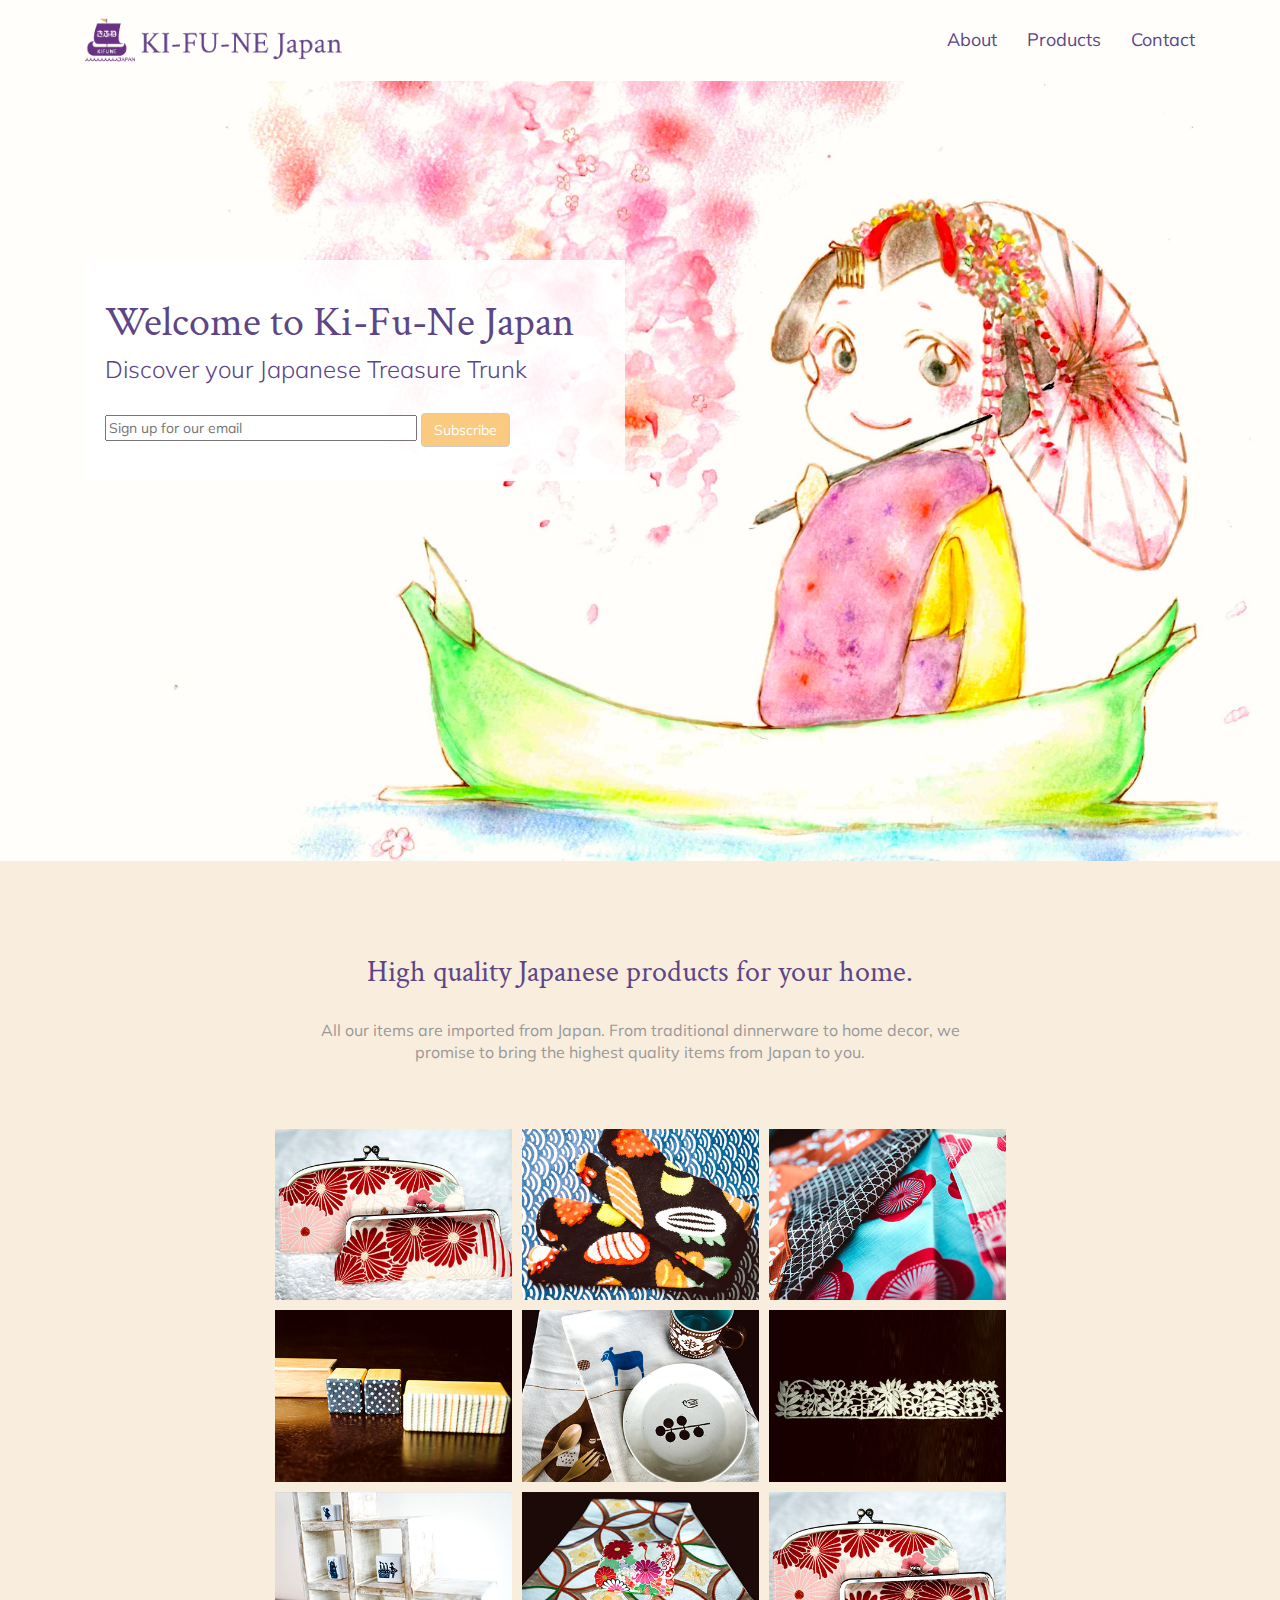
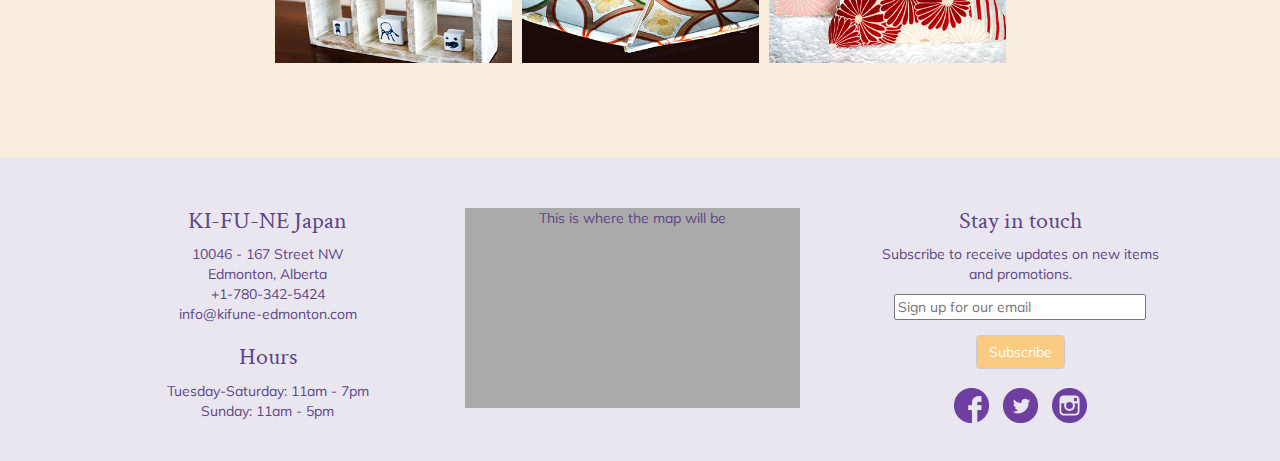
==== index.html @ e4f7065b "Uploaded new website v0.1" ====
<html>
<head>
	<title></title>
	<link rel="stylesheet" href="https://maxcdn.bootstrapcdn.com/bootstrap/3.3.7/css/bootstrap.min.css" integrity="sha384-BVYiiSIFeK1dGmJRAkycuHAHRg32OmUcww7on3RYdg4Va+PmSTsz/K68vbdEjh4u" crossorigin="anonymous">

	<link rel="stylesheet" type="text/css" href="css/style.css">

	<link href="https://fonts.googleapis.com/css?family=Crimson+Text:400,600|Muli:200,300,400" rel="stylesheet">

</head>
<body>

	<!--Navigation-->
	<section class="navigation">
		<nav class="navbar navbar-fixed-top" role="navigation">
	        <div class="container">
	            <!-- Brand and toggle get grouped for better mobile display -->
	            <div class="navbar-header">
	                <button type="button" class="navbar-toggle" data-toggle="collapse" data-target="#bs-example-navbar-collapse-1">
	                    <span class="sr-only">Toggle navigation</span>
	                    <span class="icon-bar"></span>
	                    <span class="icon-bar"></span>
	                    <span class="icon-bar"></span>
	                </button>
	                <a class="navbar-brand" href="#">
	                    <img src="img\logo-wordmark-vector-60px.png" alt="">
	                </a>
	            </div>
	            <!-- Collect the nav links, forms, and other content for toggling -->
	            <div class="collapse navbar-collapse navbar-right" id="bs-example-navbar-collapse-1">
	                <ul class="nav navbar-nav">
	                    <li>
	                        <a href="#">About</a>
	                    </li>
	                    <li>
	                        <a href="#products">Products</a>
	                    </li>
	                    <li>
	                        <a href="#contact">Contact</a>
	                    </li>
	                </ul>
	            </div>
	            <!-- /.navbar-collapse -->
	        </div>
        <!-- /.container -->
    	</nav>
	</section>

	<!-- Jumbotron-->
	<section class="jumbo">
		<div class="jumbotron">
			<div class="container">
				<div class="col-md-6 col-sm-12">
					<div class="jumbo-text">
						<h1>Welcome to Ki-Fu-Ne Japan</h1>
						<h2>Discover your Japanese Treasure Trunk</h2>

						<div class="jumbo-email">
							<form method="POST" action="">
								<input type="email" name="email" placeholder="Sign up for our email">
								<button class="btn btn-default" type="submit">Subscribe</button>
							</form>
						</div>
					</div>
				</div>
			</div>

		</div>
	</section>

	<!--Products-->
	<section class="products">
		<div class="container">
			<div class="prod-text">
				<h2>
					High quality Japanese products for your home.
				</h2>
				<p>
					All our items are imported from Japan. From traditional dinnerware to home decor, we promise to bring the highest quality items from Japan to you.
				</p>
			</div>

			<div class="prod-cat no-gutter">
				<div class="col-md-4">
					<img src="img/product-pictures/products1.jpg">
				</div>
				<div class="col-md-4">
					<img src="img/product-pictures/products2.jpg">
				</div>
				<div class="col-md-4">
					<img src="img/product-pictures/products3.jpg">
				</div>
				<div class="col-md-4">
					<img src="img/product-pictures/products4.jpg">
				</div>
				<div class="col-md-4">
					<img src="img/product-pictures/products5.jpg">
				</div>
				<div class="col-md-4">
					<img src="img/product-pictures/products6.jpg">
				</div>
				<div class="col-md-4">
					<img src="img/product-pictures/products7.jpg">
				</div>
				<div class="col-md-4">
					<img src="img/product-pictures/products8.jpg">
				</div>
				<div class="col-md-4">
					<img src="img/product-pictures/products1.jpg">
				</div>
			</div>
		</div>
	</section>

	<!--footer-->
	<section class="footer contact">
		<div class="container">
			<div class="col-md-8">
				<div class="col-md-6">
					<div class="address">
						<h3>
							KI-FU-NE Japan
						</h3>
						<p>
							10046 - 167 Street NW
							<br>
							Edmonton, Alberta
							<br>
							+1-780-342-5424
							<br>
							info@kifune-edmonton.com
						</p>
					</div>

					<div class="hours">
						<h3>
							Hours
						</h3>
						<p>
							Tuesday-Saturday: 11am - 7pm
							<br>
							Sunday: 11am - 5pm
						</p>
					</div>
				</div>
				<div class="col-md-6">
					<div id="map">
						<p>This is where the map will be</p>
					</div>
				</div>
			</div>



			<div class="col-md-4">
				<div class="footer-email">
					<h3>
						Stay in touch
					</h3>
					<p>
						Subscribe to receive updates on new items and promotions.
					</p>
					<div class="subscribe">
						<form method="POST" action="">
							<input type="email" name="email" placeholder="Sign up for our email">
							<button class="btn btn-default" type="submit">Subscribe</button>
						</form>
					</div>
				</div>

				<div class="footer-social">
					<a href="https://www.facebook.com/Kifune-Japan-870722426271786/">
						<img src="img/social-icon/fb.png">
					</a>
					<a href="https://twitter.com/KIFUNEJAPAN">
						<img src="img/social-icon/tw.png">
					</a>
					<a href="#">
						<img src="img/social-icon/in.png">
					</a>
				</div>
			</div>
		</div>

	</section>



<script src="https://ajax.googleapis.com/ajax/libs/jquery/2.2.4/jquery.min.js"></script>
<script src="https://maxcdn.bootstrapcdn.com/bootstrap/3.3.7/js/bootstrap.min.js" integrity="sha384-Tc5IQib027qvyjSMfHjOMaLkfuWVxZxUPnCJA7l2mCWNIpG9mGCD8wGNIcPD7Txa" crossorigin="anonymous"></script>
</body>
</html>
---- css/style.css ----
body {
	background-color: #fffefb;
	font-family: 'Muli', sans-serif;
	color: #5d4687;
	padding-top: 70px;

}

h1, h2, h3, h4, h5, h6 {
	font-family: 'Crimson Text', serif;
}

/*navigation*/

.navbar-fixed-top .nav {
    padding: 15px 0;
}

.navbar-fixed-top .navbar-brand {
    padding: 0 15px;
}

@media(min-width:768px) {
    body {
        padding-top: 80px; /* Required padding for .navbar-fixed-top. Change if height of navigation changes. */
    }

    .navbar-fixed-top .navbar-brand {
        padding: 15px 0;
    }
}

.navigation .navbar {
	margin-bottom: 0px;
}
.navigation img {
	padding-left: 30px;
	height: 50px;

}
.navigation h1 {
	font-family: 'Crimson Text', serif;
}

.navigation .navbar-fixed-top {
    background-color: #fffefb;
    border-color: #fffefb;
}

.navigation a {
	color: #5d4687;
}
.navigation ul {
	font-size: 18px;
}

.navigation .icon-bar {
	background-color: #5d4687;
}

/*jumbotron*/

.jumbo .jumbotron {
	background-image: url("../img/kifune-girl.jpg");
	padding: 0;
	margin-bottom: 0;
	background-size: cover;
	background-position: center right;
}

.jumbo .jumbo-text {
	margin-top: 180px;
	margin-bottom: 380px;
/*	margin-left: 10vw;
	margin-right: 25vw;*/
	padding-top: 20px;
	padding-bottom: 20px;
	padding-left: 20px;
	background: rgba(255,255,255,0.85);
}
.jumbo h1 {
	font-size: 3em;
}

.jumbo h2 {
	font-family: 'Muli', sans-serif;
	font-weight: 300;
	font-size: 24px;
	margin-top: 0px;
}

.jumbo .jumbo-email{
	margin-top: 30px;
}

.jumbo input[type=email] {
	width: 60%;
}

.jumbo .btn {
	background-color: #f9ca80;
	color: white;
}

/*product*/
.products {
	background-color: #f9edde;
}

.products .container {
	padding-top: 75px;
	padding-bottom: 90px;
}

.products .prod-cat {
	width: 65%;
	margin-left: auto;
	margin-right: auto;
}

.products .no-gutter > [class*='col-'] {
	padding-right:0;
    padding-left:0;
}

.products img {
	width: 100%;
	padding: 5px 5px;
}

.products img:hover {
	opacity: 0.6;

}

.products .prod-text {
	width: 80%;
	margin-right: auto;
	margin-bottom: 40px;
	margin-left: auto;
	text-align: center;
}

.products p {
	padding: 20px 10vw;
	color: #999999;
	font-size: 16px;
}

/*footer*/
#map {
	width: 100%;
	height: 200px;
	background-color: #aaa;
	margin-top: 20px;
}

.footer {
	background-color: #e9e6ef;
}
.footer .container {
	padding-top: 30px;
	padding-bottom: 30px;
}
.footer .btn {
	background-color: #f9ca80;
	color: white;
	margin-left: auto;
	margin-right: auto;
}

.footer p, .footer h3 {
	text-align: center;
}

.footer .footer-email {
	width: 80%;
	margin-left: auto;
	margin-right: auto;
}

.footer input[type=email] {
	display: block;
	width: 90%;
	margin-left: auto;
	margin-right: auto;
	margin-bottom: 15px;
}

.footer .subscribe {
	text-align: center;
}

.footer .footer-social {
	text-align: center;
}

.footer .footer-social>a>img {
	height: 35px;
	display: inline-block;
	margin: 5px;

}
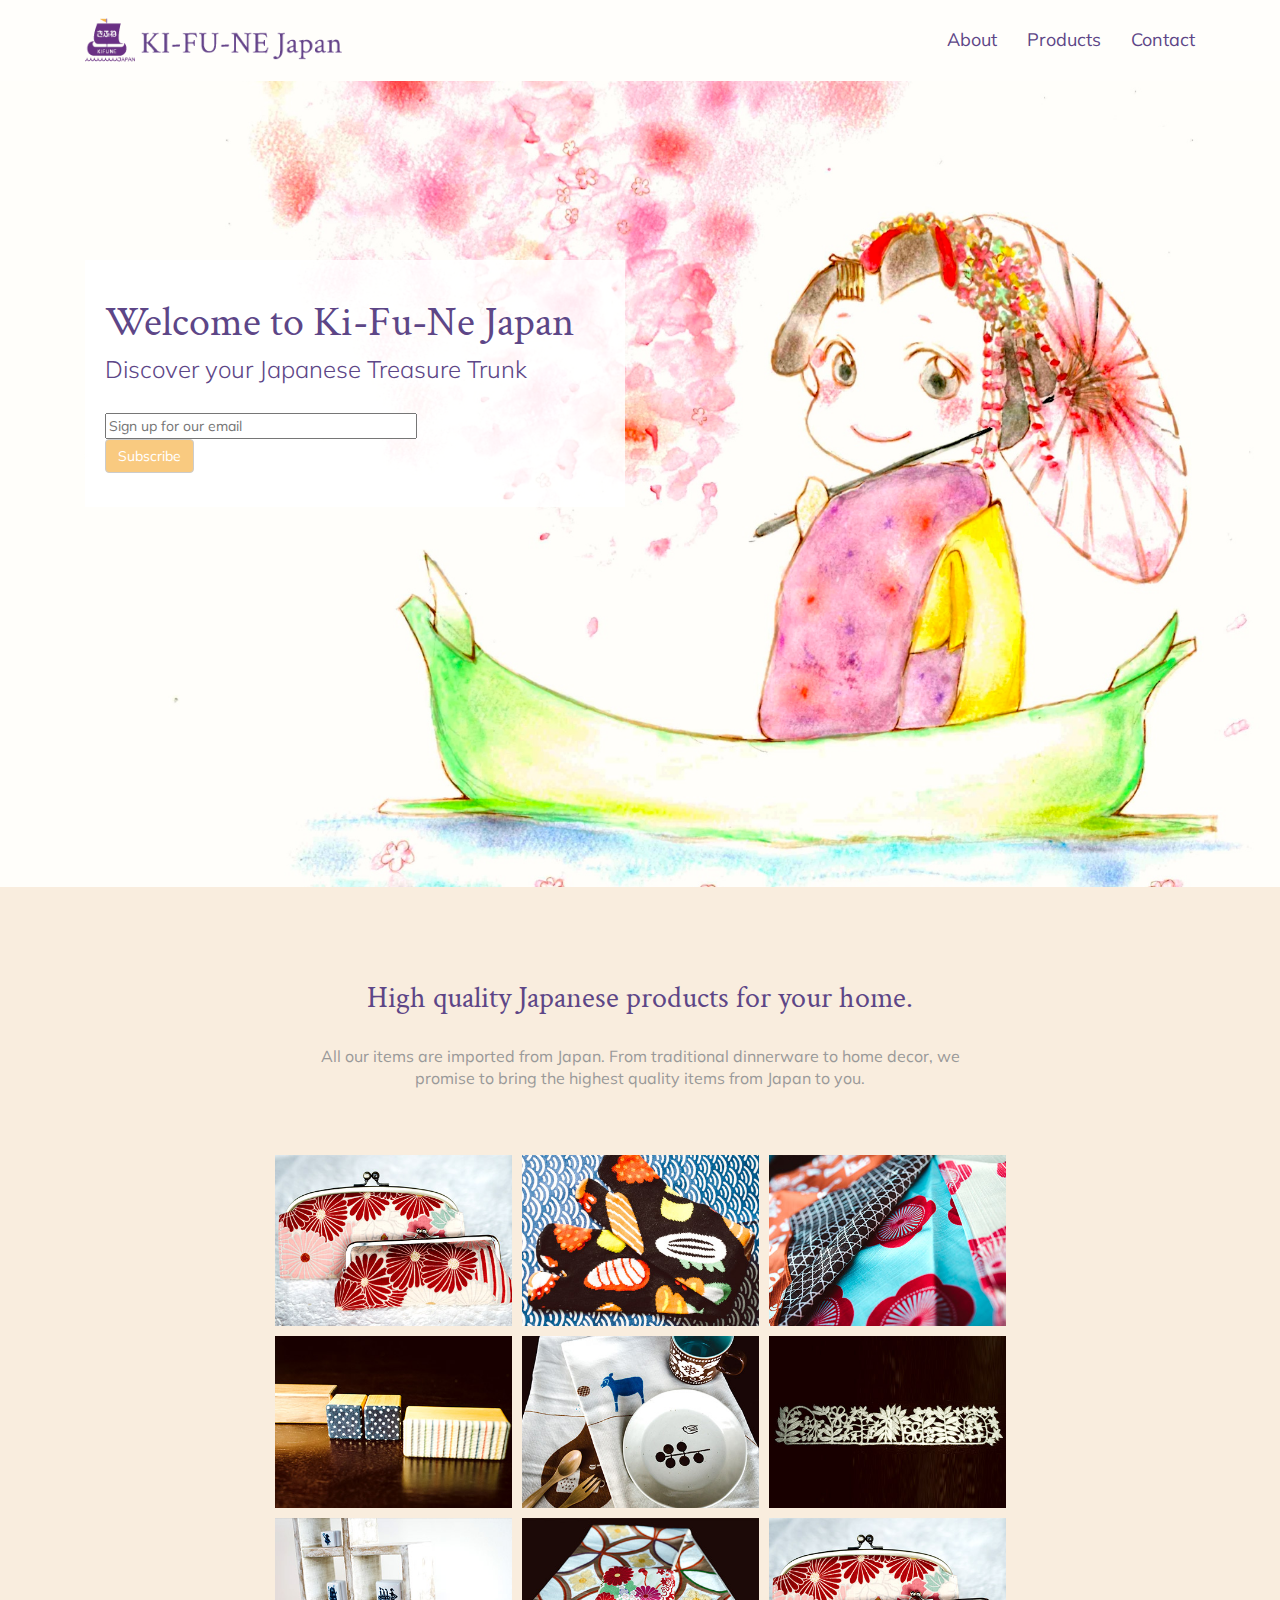
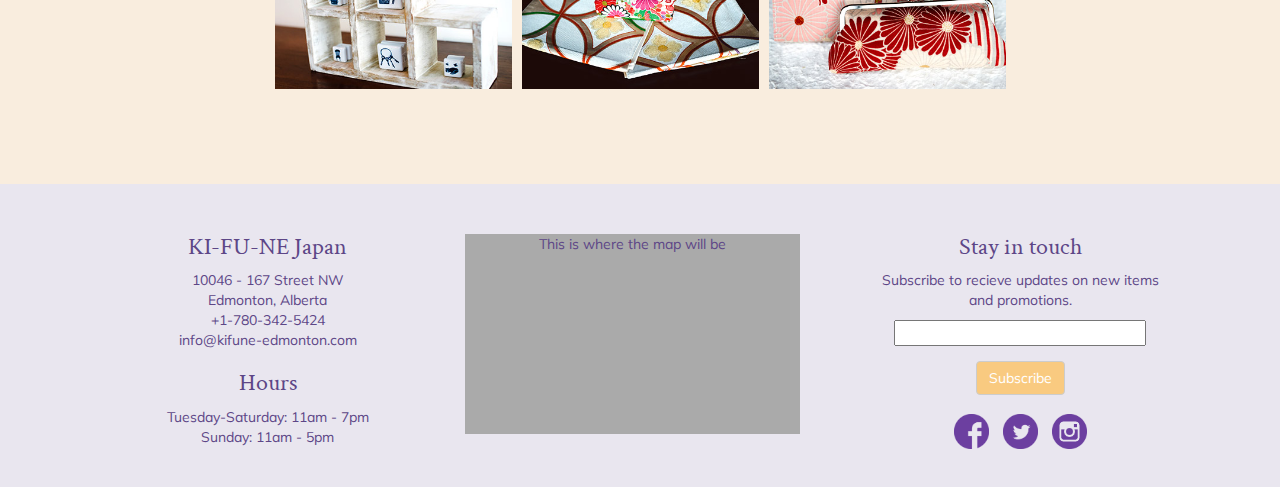
==== commit f3f06cb3: "Commented out .imgWrap Style" ====
--- a/index.html
+++ b/index.html
@@ -56,10 +56,25 @@
 						<h2>Discover your Japanese Treasure Trunk</h2>
 
 						<div class="jumbo-email">
-							<form method="POST" action="">
-								<input type="email" name="email" placeholder="Sign up for our email">
-								<button class="btn btn-default" type="submit">Subscribe</button>
-							</form>
+							<div id="mc_embed_signup">
+								<form action="//kifune-edmonton.us15.list-manage.com/subscribe/post?u=9d4d13e2fc252cb63d4b23015&amp;id=5123e942f6" method="post" id="mc-embedded-subscribe-form" name="mc-embedded-subscribe-form" class="validate" target="_blank" novalidate>
+									<div id="mc_embed_signup_scroll">
+										<div class="mc-field-group">
+											<input type="email" value="" name="EMAIL" class="required email" id="mce-EMAIL" placeholder="Sign up for our email">
+										</div>
+										<div id="mce-responses" class="clear">
+											<div class="response" id="mce-error-response" style="display:none"></div>
+											<div class="response" id="mce-success-response" style="display:none"></div>
+										</div>    
+				    					<div style="position: absolute; left: -5000px;" aria-hidden="true">
+				    						<input type="text" name="b_9d4d13e2fc252cb63d4b23015_5123e942f6" tabindex="-1" value="">
+				    					</div>
+				    					<div>
+				    						<input type="submit" value="Subscribe" name="subscribe" id="mc-embedded-subscribe" class="btn btn-default">
+				    					</div>
+			   					 	</div>
+								</form>
+							</div>
 						</div>
 					</div>
 				</div>
@@ -154,30 +169,44 @@
 
 			<div class="col-md-4">
 				<div class="footer-email">
-					<h3>
-						Stay in touch
-					</h3>
-					<p>
-						Subscribe to receive updates on new items and promotions.
-					</p>
-					<div class="subscribe">
-						<form method="POST" action="">
-							<input type="email" name="email" placeholder="Sign up for our email">
-							<button class="btn btn-default" type="submit">Subscribe</button>
+					<div id="mc_embed_signup">
+						<form action="//kifune-edmonton.us15.list-manage.com/subscribe/post?u=9d4d13e2fc252cb63d4b23015&amp;id=5123e942f6" method="post" id="mc-embedded-subscribe-form" name="mc-embedded-subscribe-form" class="validate" target="_blank" novalidate>
+							<div id="mc_embed_signup_scroll">
+								<h3>
+									Stay in touch
+								</h3>
+								<p>
+									Subscribe to recieve updates on new items and promotions.
+								</p>
+<!-- 								<div class="indicates-required">
+									<span class="asterisk">*</span> indicates required
+								</div> -->
+								<div class="mc-field-group">
+<!-- 									<label for="mce-EMAIL">Email Address  
+										<span class="asterisk">*</span>
+									</label> -->
+									<input type="email" value="" name="EMAIL" class="required email" id="mce-EMAIL">
+								</div>
+								<div id="mce-responses" class="clear">
+									<div class="response" id="mce-error-response" style="display:none"></div>
+									<div class="response" id="mce-success-response" style="display:none"></div>
+								</div>    
+		    					<div style="position: absolute; left: -5000px;" aria-hidden="true">
+		    						<input type="text" name="b_9d4d13e2fc252cb63d4b23015_5123e942f6" tabindex="-1" value="">
+		    					</div>
+		    					<div class="subscribe">
+			    					<div class="clear"><input type="submit" value="Subscribe" name="subscribe" id="mc-embedded-subscribe" class="btn btn-default">
+			    					</div>
+			    				</div>
+	   					 	</div>
 						</form>
 					</div>
 				</div>
 
 				<div class="footer-social">
-					<a href="https://www.facebook.com/Kifune-Japan-870722426271786/">
-						<img src="img/social-icon/fb.png">
-					</a>
-					<a href="https://twitter.com/KIFUNEJAPAN">
-						<img src="img/social-icon/tw.png">
-					</a>
-					<a href="#">
-						<img src="img/social-icon/in.png">
-					</a>
+					<a href="https://www.facebook.com/Kifune-Japan-870722426271786/"><img src="img/social-icon/fb.png"></a>
+					<a href="https://twitter.com/KIFUNEJAPAN"><img src="img/social-icon/tw.png"></a>
+					<a href="#"><img src="img/social-icon/in.png"></a>
 				</div>
 			</div>
 		</div>
--- a/css/style.css
+++ b/css/style.css
@@ -147,6 +147,26 @@
 	font-size: 16px;
 }
 
+	position: relative;
+	height: 200px;
+	width: 257px;
+}
+.imgDescription {
+	position: absolute;
+	top: 0;
+	bottom: 0;
+	left: 0;
+	right: 0;
+	background: rgba(0, 0, 0, 0.4);
+	color: #fff;
+	visibility: hidden;
+	opacity: 0;
+	-webkit-transition: visibility opacity 0.2s;
+}
+.imgWrap:hover .imgDescription {
+	visibility: visible;
+	opacity: 1;
+}
 /*footer*/
 #map {
 	width: 100%;
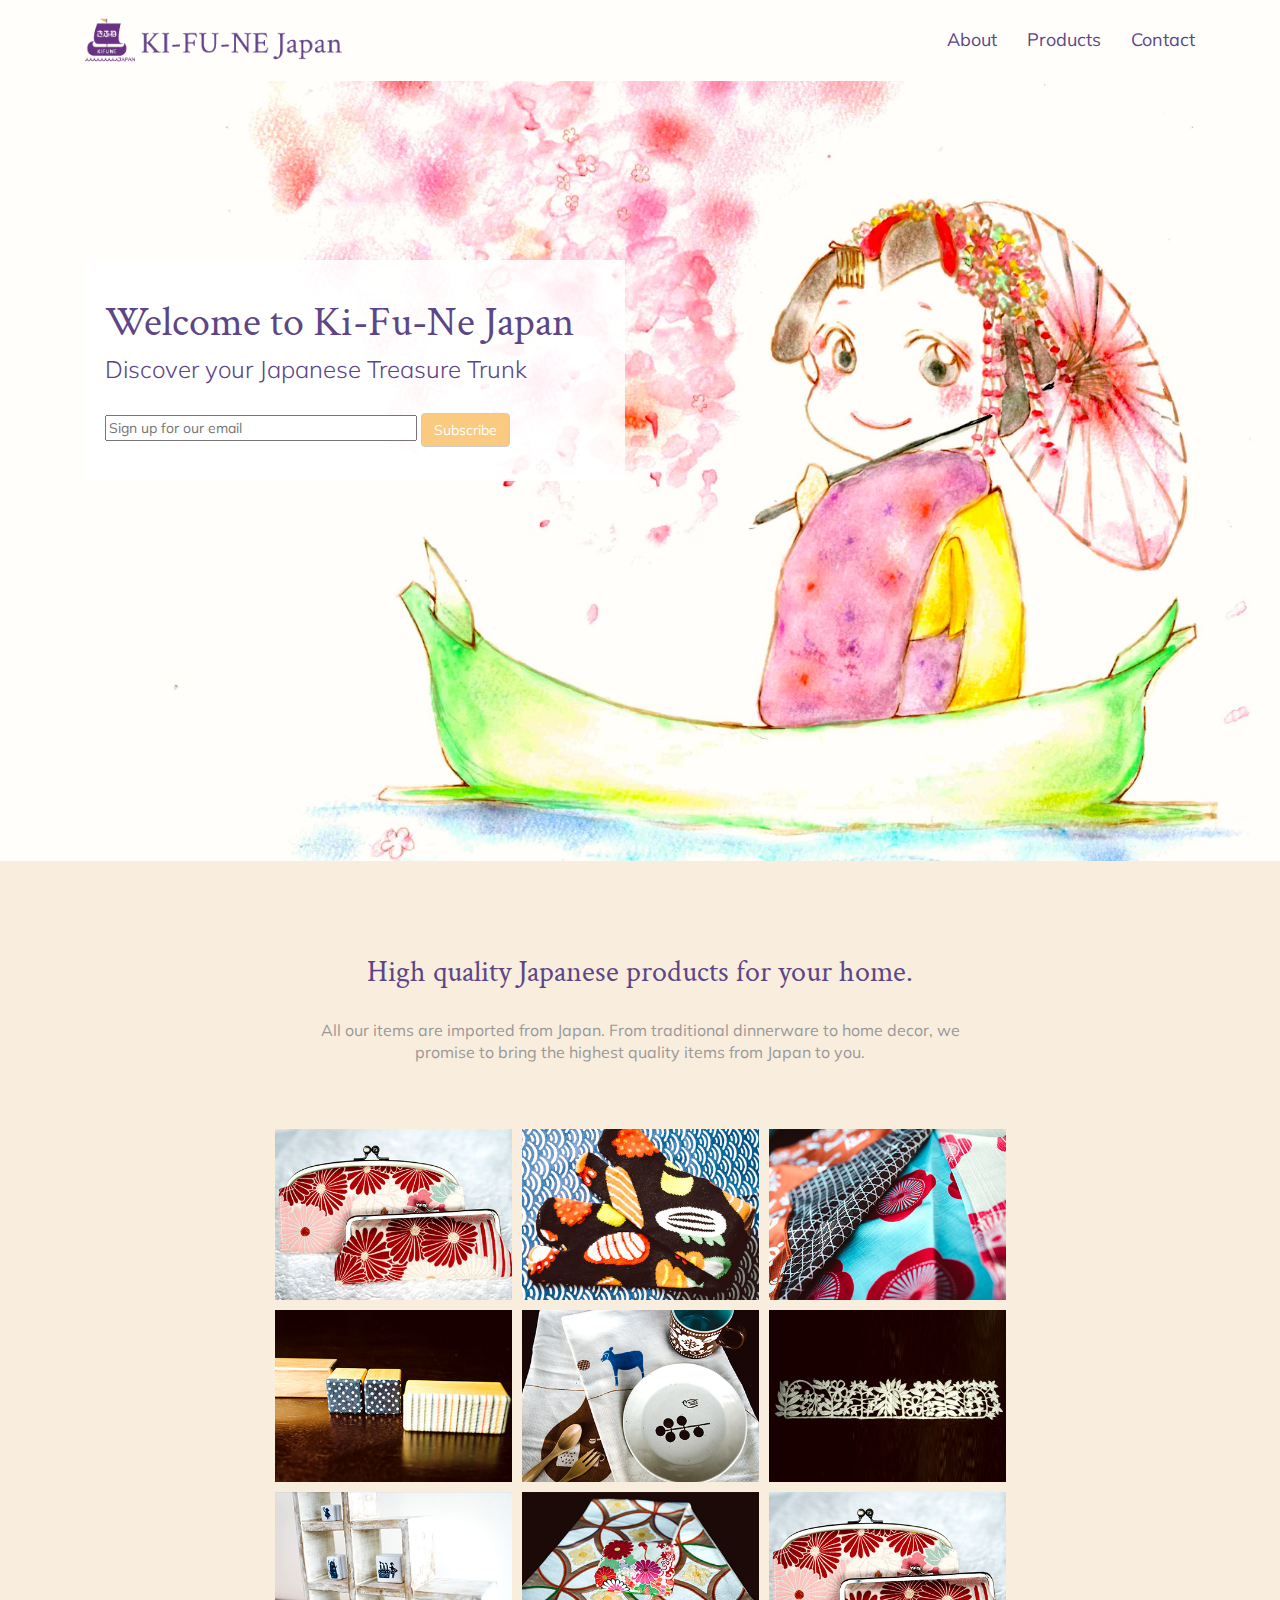
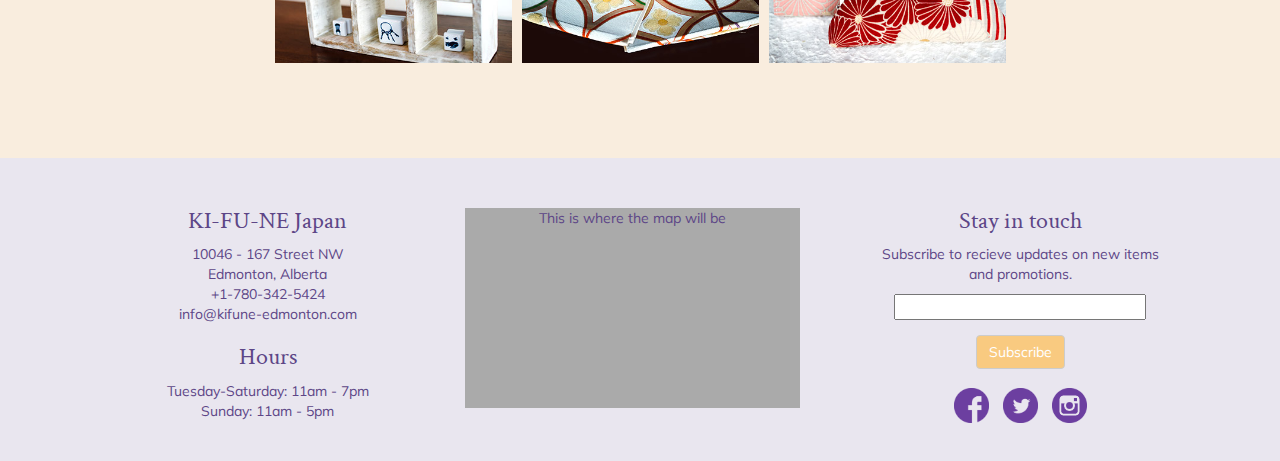
==== commit 1a08167f: "Updated styling of email subcription forms" ====
--- a/index.html
+++ b/index.html
@@ -61,16 +61,13 @@
 									<div id="mc_embed_signup_scroll">
 										<div class="mc-field-group">
 											<input type="email" value="" name="EMAIL" class="required email" id="mce-EMAIL" placeholder="Sign up for our email">
+											<input type="submit" value="Subscribe" name="subscribe" id="mc-embedded-subscribe" class="btn btn-default">
 										</div>
-										<div id="mce-responses" class="clear">
 											<div class="response" id="mce-error-response" style="display:none"></div>
 											<div class="response" id="mce-success-response" style="display:none"></div>
 										</div>    
 				    					<div style="position: absolute; left: -5000px;" aria-hidden="true">
 				    						<input type="text" name="b_9d4d13e2fc252cb63d4b23015_5123e942f6" tabindex="-1" value="">
-				    					</div>
-				    					<div>
-				    						<input type="submit" value="Subscribe" name="subscribe" id="mc-embedded-subscribe" class="btn btn-default">
 				    					</div>
 			   					 	</div>
 								</form>
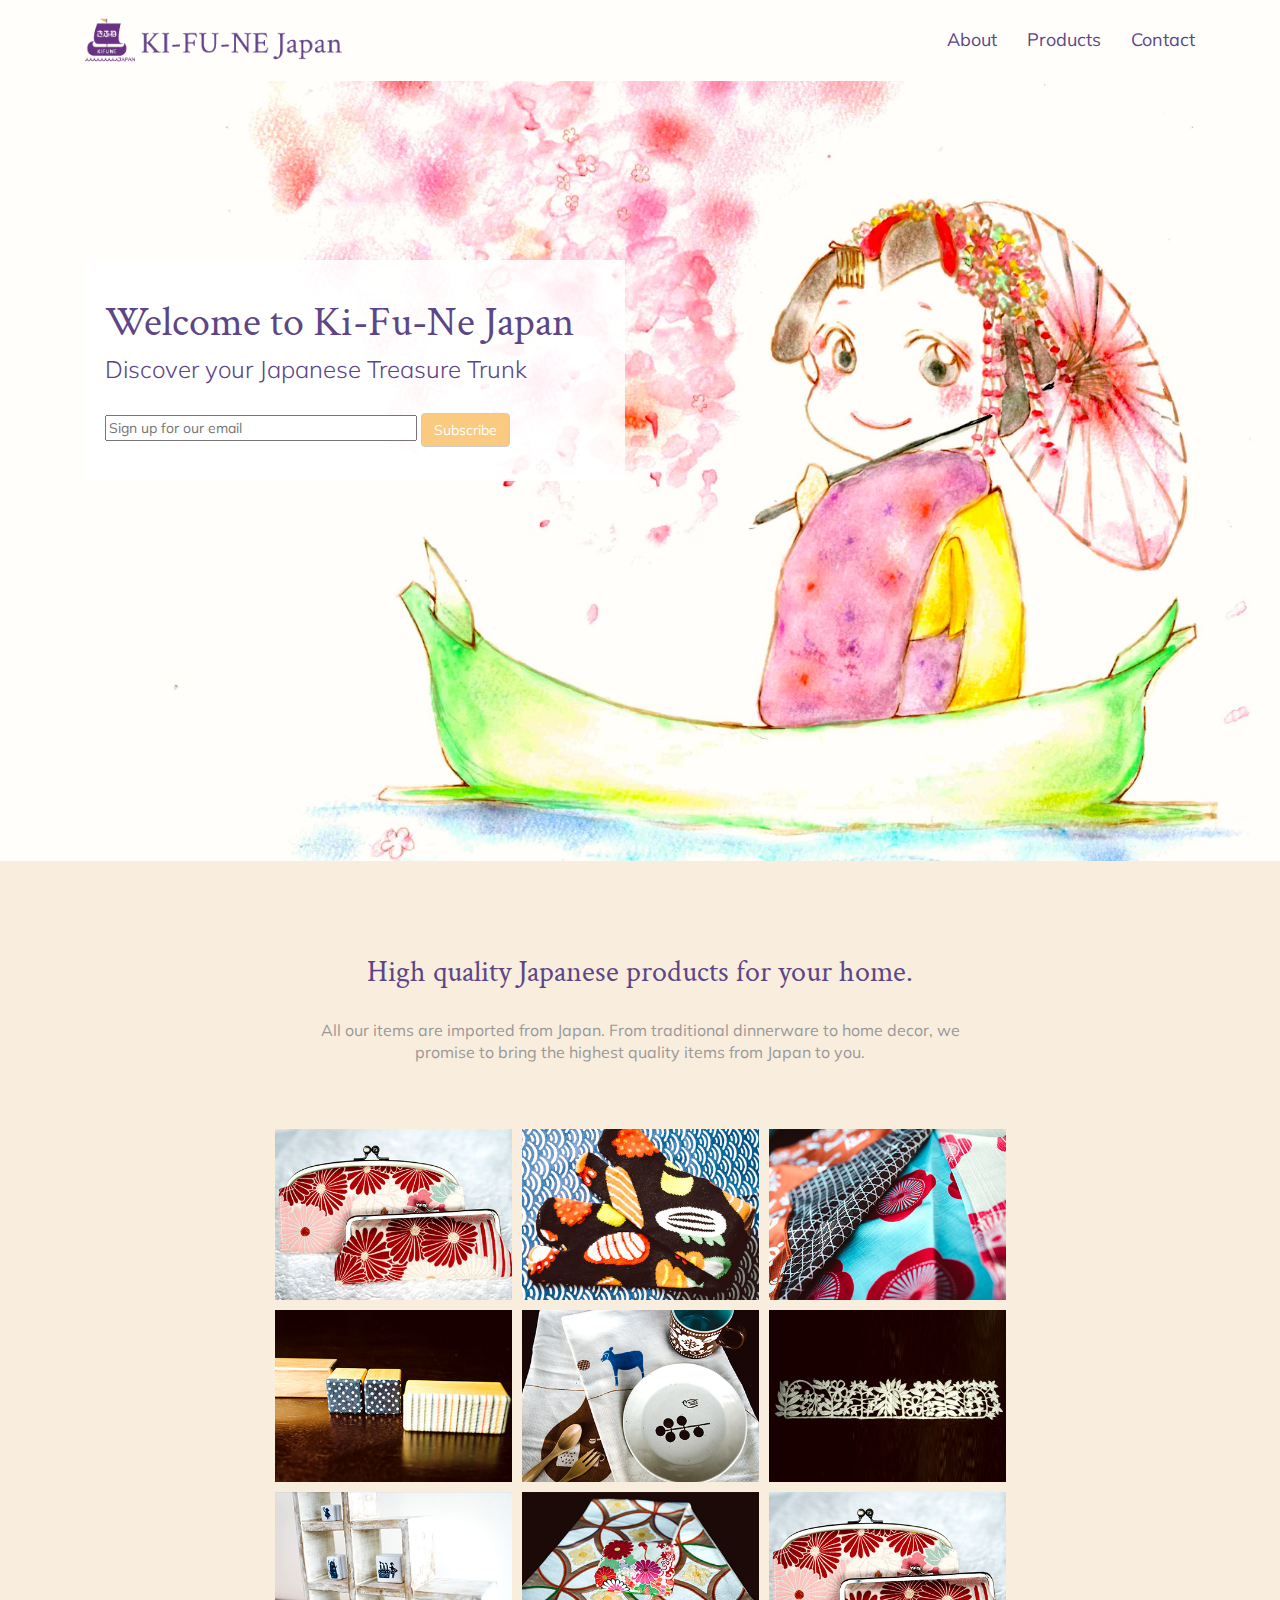
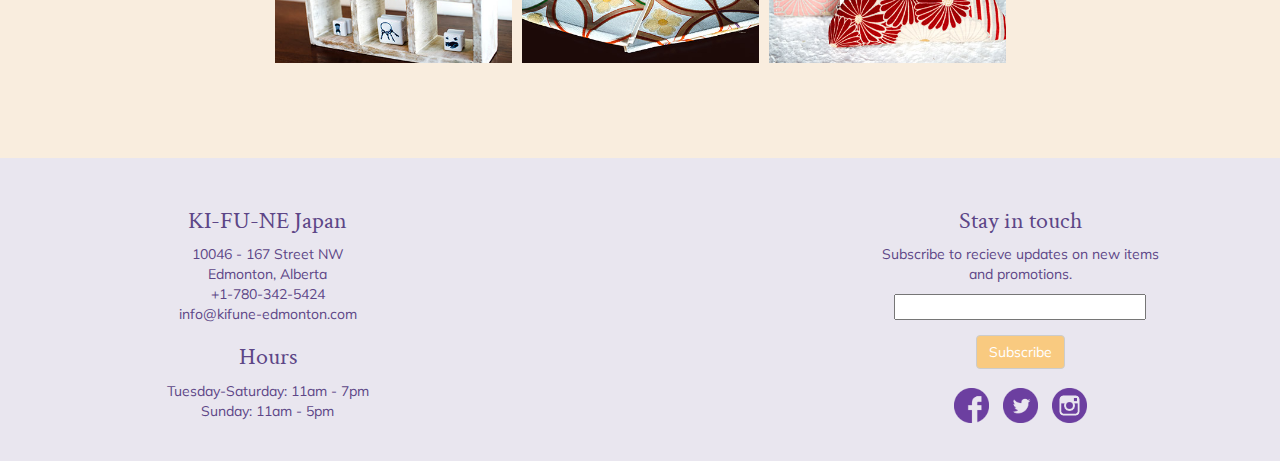
==== commit 17e36ca6: "Added About Page" ====
--- a/index.html
+++ b/index.html
@@ -22,7 +22,7 @@
 	                    <span class="icon-bar"></span>
 	                    <span class="icon-bar"></span>
 	                </button>
-	                <a class="navbar-brand" href="#">
+	                <a class="navbar-brand" href="index.html">
 	                    <img src="img\logo-wordmark-vector-60px.png" alt="">
 	                </a>
 	            </div>
@@ -30,7 +30,7 @@
 	            <div class="collapse navbar-collapse navbar-right" id="bs-example-navbar-collapse-1">
 	                <ul class="nav navbar-nav">
 	                    <li>
-	                        <a href="#">About</a>
+	                        <a href="about.html">About</a>
 	                    </li>
 	                    <li>
 	                        <a href="#products">Products</a>
@@ -42,7 +42,6 @@
 	            </div>
 	            <!-- /.navbar-collapse -->
 	        </div>
-        <!-- /.container -->
     	</nav>
 	</section>
 
@@ -63,6 +62,7 @@
 											<input type="email" value="" name="EMAIL" class="required email" id="mce-EMAIL" placeholder="Sign up for our email">
 											<input type="submit" value="Subscribe" name="subscribe" id="mc-embedded-subscribe" class="btn btn-default">
 										</div>
+										<div id="mce-responses" class"clear">
 											<div class="response" id="mce-error-response" style="display:none"></div>
 											<div class="response" id="mce-success-response" style="display:none"></div>
 										</div>    
@@ -81,7 +81,7 @@
 	</section>
 
 	<!--Products-->
-	<section class="products">
+	<section class="products" id="products">
 		<div class="container">
 			<div class="prod-text">
 				<h2>
@@ -125,7 +125,7 @@
 	</section>
 
 	<!--footer-->
-	<section class="footer contact">
+	<section class="footer contact" id="contact">
 		<div class="container">
 			<div class="col-md-8">
 				<div class="col-md-6">
@@ -157,7 +157,7 @@
 				</div>
 				<div class="col-md-6">
 					<div id="map">
-						<p>This is where the map will be</p>
+						<iframe src="https://www.google.com/maps/embed?pb=!1m18!1m12!1m3!1d2370.963945627477!2d-113.61213668383442!3d53.540557980020054!2m3!1f0!2f0!3f0!3m2!1i1024!2i768!4f13.1!3m3!1m2!1s0x53a02103227402fd%3A0x4eb155d4c3a3ccd6!2sKI-FU-NE+JAPAN+Gift+Shop!5e0!3m2!1sen!2sca!4v1491437382997" frameborder="0" style="border:0" allowfullscreen></iframe>
 					</div>
 				</div>
 			</div>
@@ -175,13 +175,7 @@
 								<p>
 									Subscribe to recieve updates on new items and promotions.
 								</p>
-<!-- 								<div class="indicates-required">
-									<span class="asterisk">*</span> indicates required
-								</div> -->
 								<div class="mc-field-group">
-<!-- 									<label for="mce-EMAIL">Email Address  
-										<span class="asterisk">*</span>
-									</label> -->
 									<input type="email" value="" name="EMAIL" class="required email" id="mce-EMAIL">
 								</div>
 								<div id="mce-responses" class="clear">
@@ -207,7 +201,6 @@
 				</div>
 			</div>
 		</div>
-
 	</section>
 
 
--- a/css/style.css
+++ b/css/style.css
@@ -147,6 +147,7 @@
 	font-size: 16px;
 }
 
+/*.imgWrap {
 	position: relative;
 	height: 200px;
 	width: 257px;
@@ -167,12 +168,12 @@
 	visibility: visible;
 	opacity: 1;
 }
+*/
 /*footer*/
-#map {
+#map>iframe {
 	width: 100%;
-	height: 200px;
-	background-color: #aaa;
-	margin-top: 20px;
+	height: 220px;
+
 }
 
 .footer {
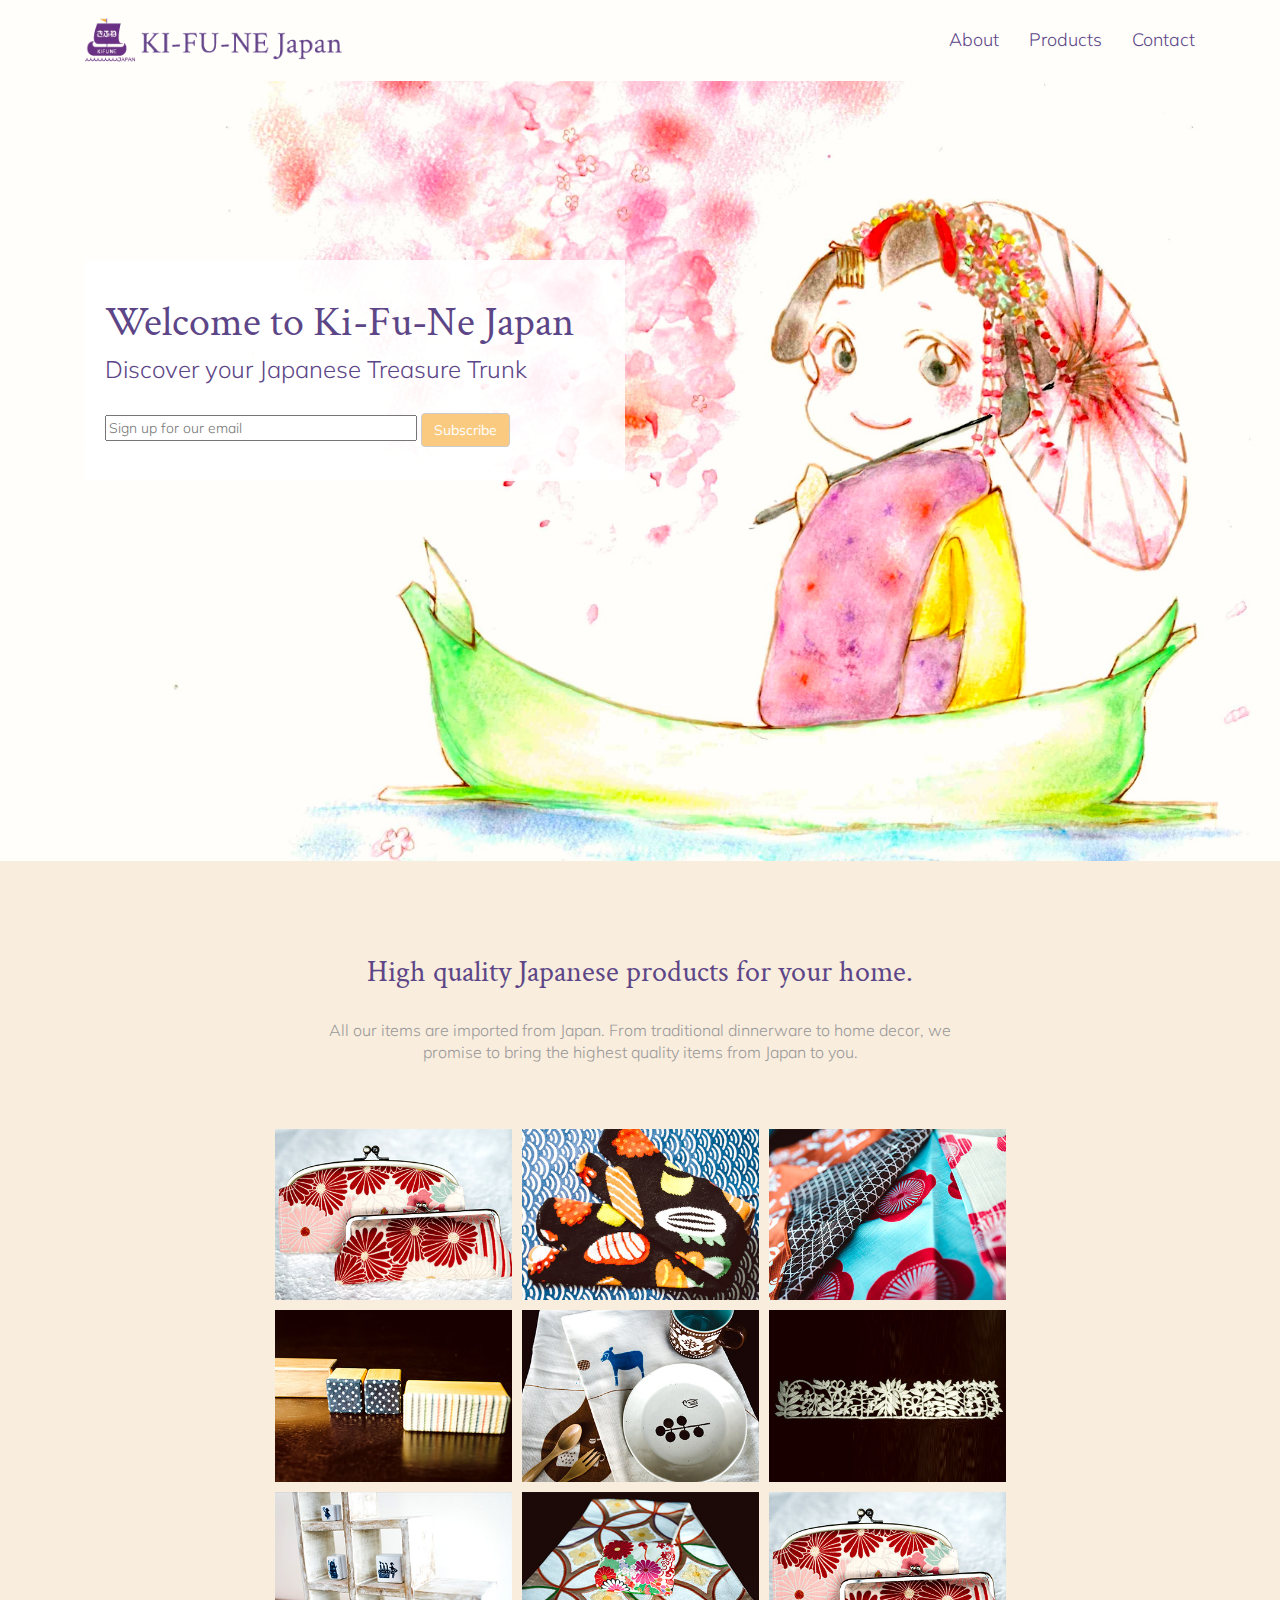
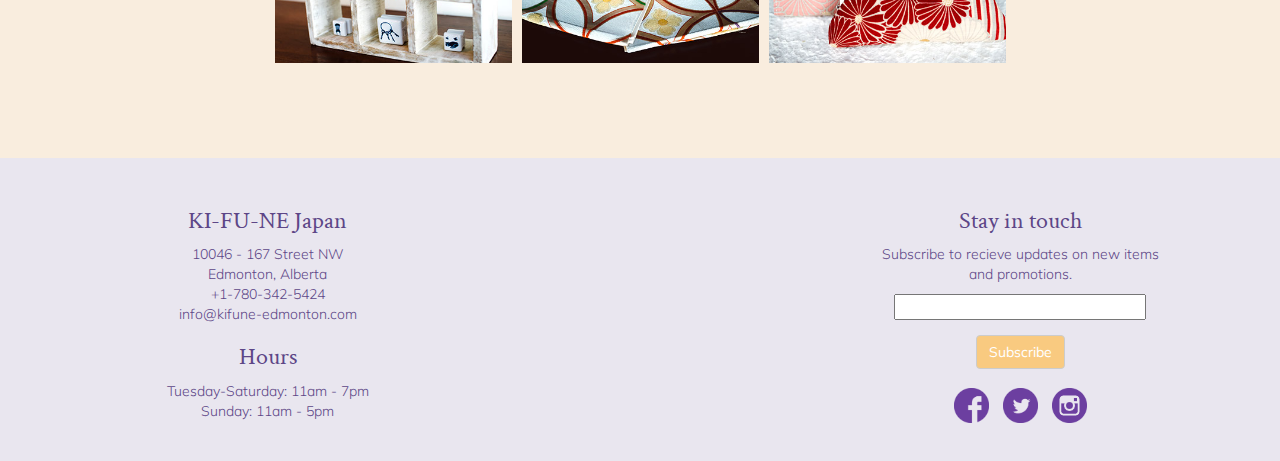
==== commit 9d8eec76: "Added timeline to about page" ====
--- a/index.html
+++ b/index.html
@@ -207,5 +207,7 @@
 
 <script src="https://ajax.googleapis.com/ajax/libs/jquery/2.2.4/jquery.min.js"></script>
 <script src="https://maxcdn.bootstrapcdn.com/bootstrap/3.3.7/js/bootstrap.min.js" integrity="sha384-Tc5IQib027qvyjSMfHjOMaLkfuWVxZxUPnCJA7l2mCWNIpG9mGCD8wGNIcPD7Txa" crossorigin="anonymous"></script>
+<script type="text/javascript" src="https://code.jquery.com/jquery-2.2.4.js"></script>
+<script type="text/javascript" src="js/app.js"></script>
 </body>
 </html>--- a/css/style.css
+++ b/css/style.css
@@ -1,6 +1,7 @@
 body {
 	background-color: #fffefb;
 	font-family: 'Muli', sans-serif;
+	font-weight: 300;
 	color: #5d4687;
 	padding-top: 70px;
 
